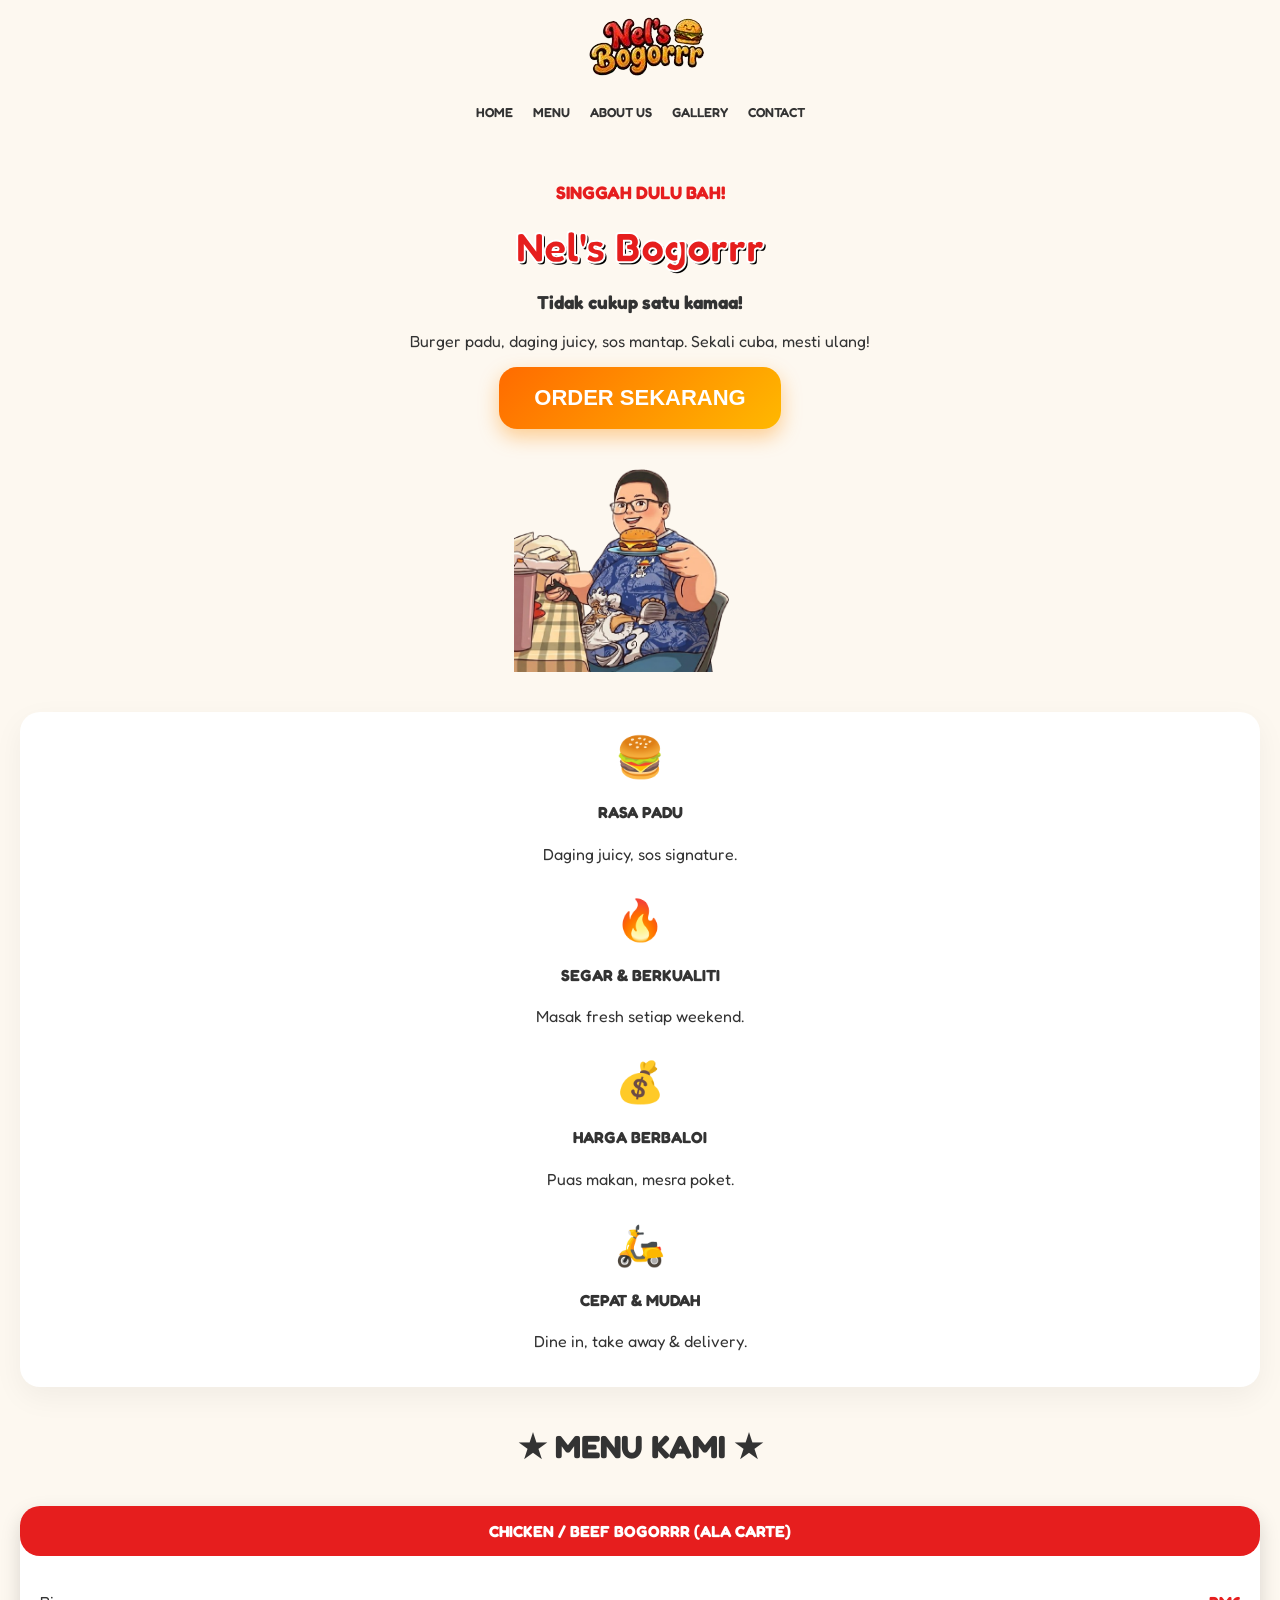
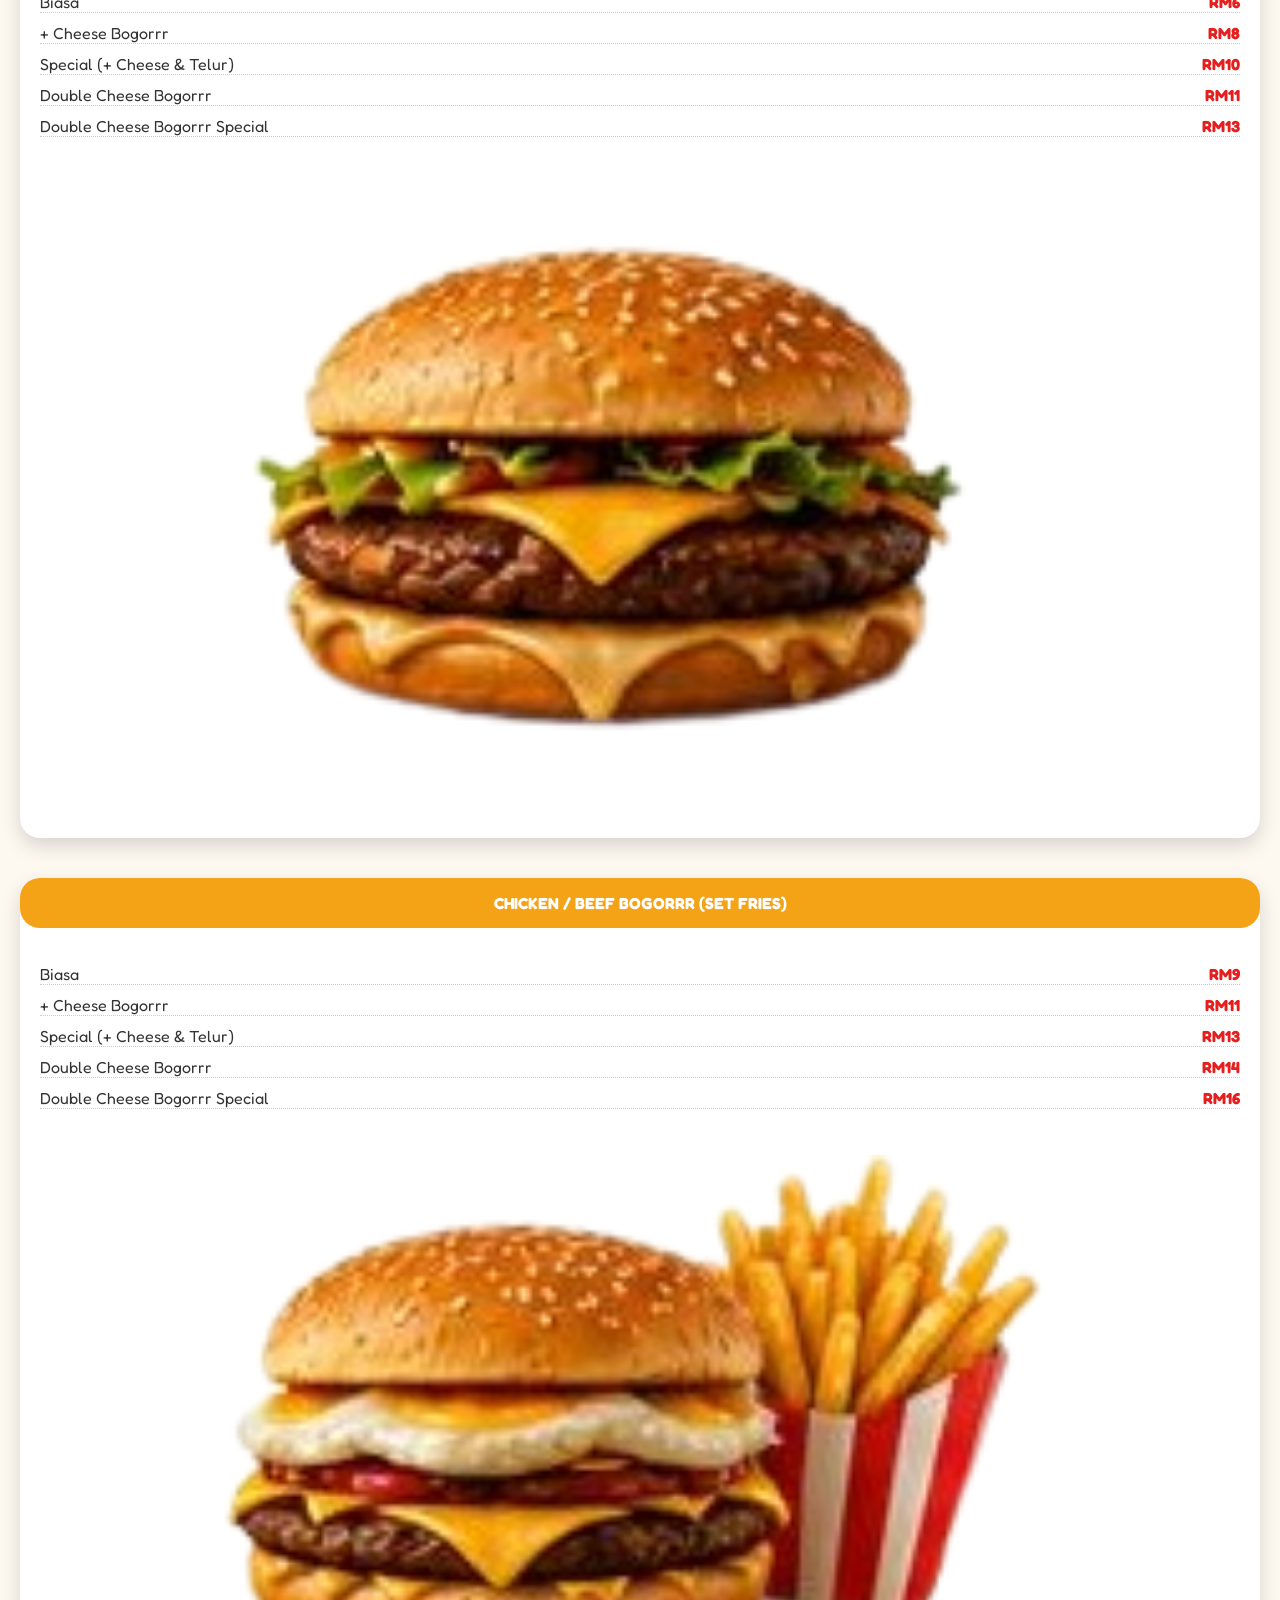
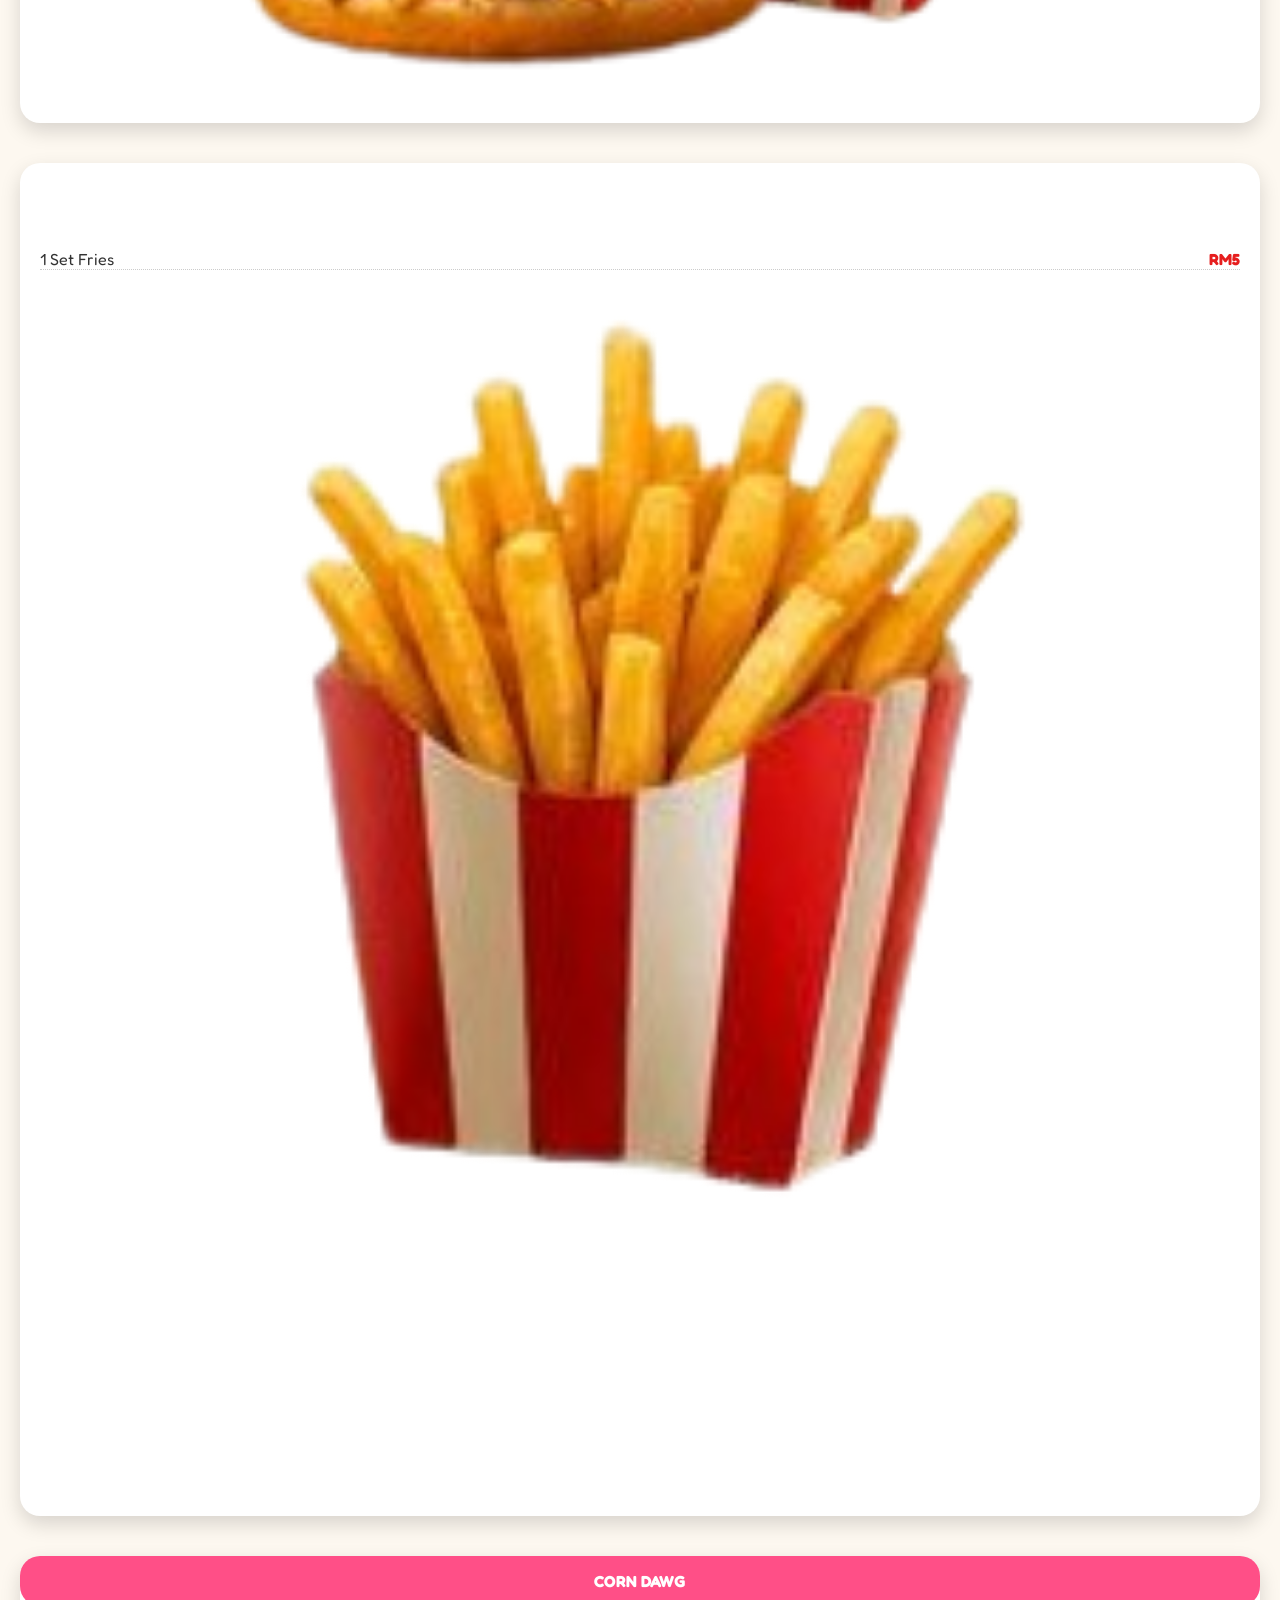
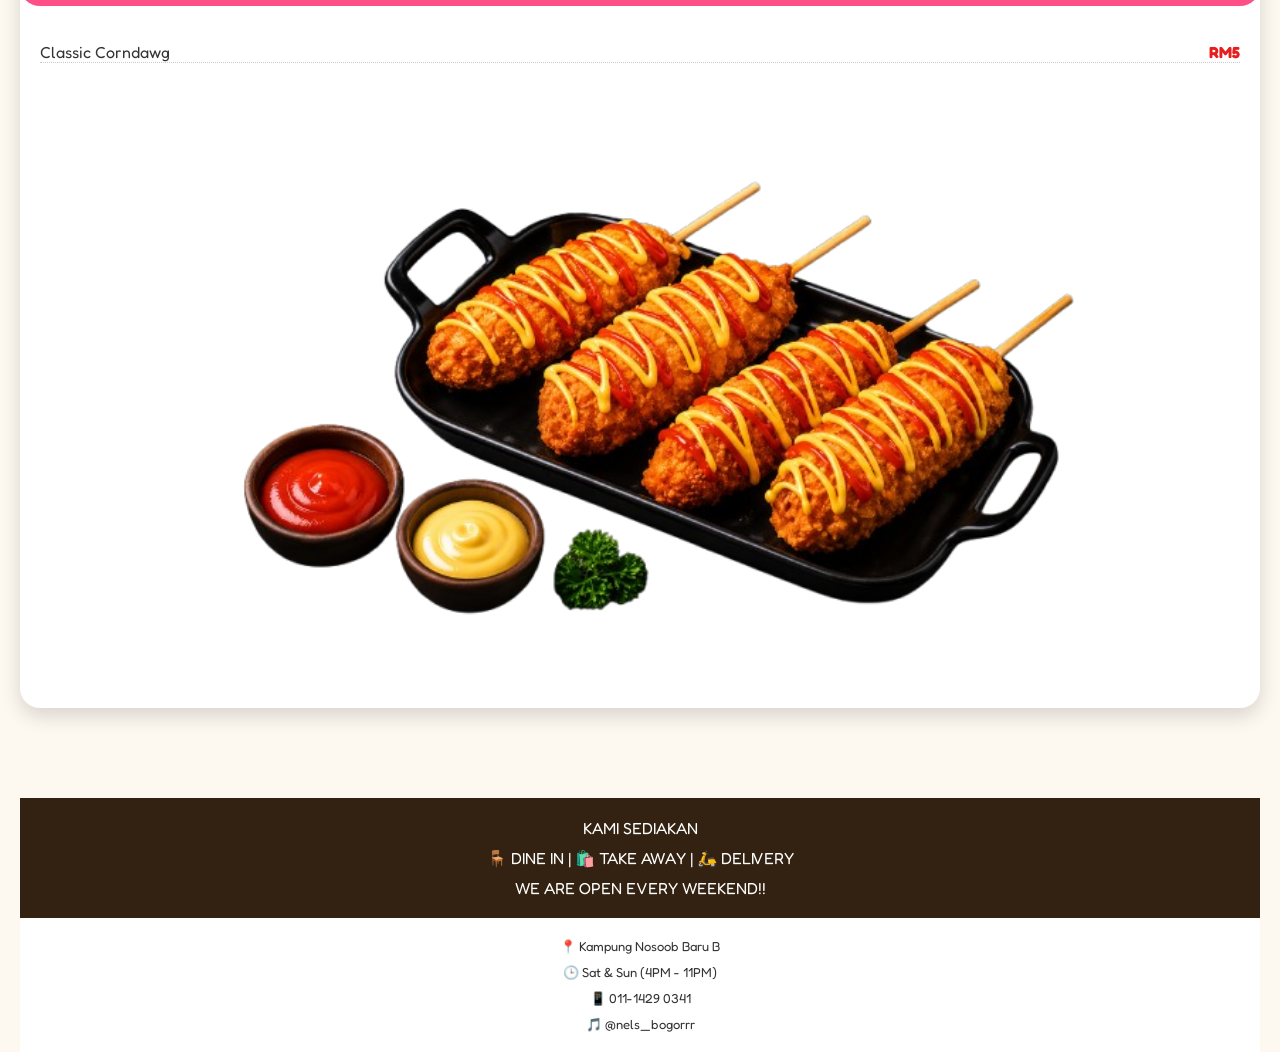
==== index.html @ ea091c8a "Update index.html" ====
<!DOCTYPE html>
<html lang="en">
<head>
    <meta charset="UTF-8">
    <meta name="viewport" content="width=device-width, initial-scale=1.0">
    <title>Nel's Bogorrr | Burger Padu</title>
    <link rel="stylesheet" href="style.css">
    <!-- Google Fonts for that friendly rounded look -->
    <link href="https://fonts.googleapis.com/css2?family=Fredoka:wght@400;600;700&display=swap" rel="stylesheet">
</head>
<body>

    <!-- Header Navigation -->
    <header>
        <div class="logo">
            <img src="Nel_s.png" alt="Nel's Bogorrr Logo">
        </div>
        <nav>
            <a href="#">HOME</a>
            <a href="#">MENU</a>
            <a href="#">ABOUT US</a>
            <a href="#">GALLERY</a>
            <a href="#">CONTACT</a>
        </nav>
    </header>

    <!-- Hero Section -->
    <section class="hero">
        <div class="hero-content">
            <p class="tagline">SINGGAH DULU BAH!</p>
            <h1>Nel's Bogorrr</h1>
            <h3>Tidak cukup satu kamaa!</h3>
            <p>Burger padu, daging juicy, sos mantap. Sekali cuba, mesti ulang!</p>
<button onclick="orderNow()" class="order-btn">
  ORDER SEKARANG
</button>

<script src="script.js"></script>
</a>
        </div>
        <div class="hero-image">
            <!-- Replace with the character illustration -->
            <img src="Nel_s Logo.png" alt="Chef Illustration">
        </div>
    </section>

    <!-- Features Section -->
    <section class="features">
        <div class="feature-card">
            <div class="icon">🍔</div>
            <h4>RASA PADU</h4>
            <p>Daging juicy, sos signature.</p>
        </div>
        <div class="feature-card">
            <div class="icon">🔥</div>
            <h4>SEGAR & BERKUALITI</h4>
            <p>Masak fresh setiap weekend.</p>
        </div>
        <div class="feature-card">
            <div class="icon">💰</div>
            <h4>HARGA BERBALOI</h4>
            <p>Puas makan, mesra poket.</p>
        </div>
        <div class="feature-card">
            <div class="icon">🛵</div>
            <h4>CEPAT & MUDAH</h4>
            <p>Dine in, take away & delivery.</p>
        </div>
    </section>

    <!-- Menu Section -->
    <h2 class="section-title"><span>★</span> MENU KAMI <span>★</span></h2>
    <section class="menu-grid">
        <!-- Ala Carte Card -->
        <div class="menu-card">
            <div class="card-header red">CHICKEN / BEEF BOGORRR (ALA CARTE)</div>
            <ul class="price-list">
                <li>Biasa <span>RM6</span></li>
                <li>+ Cheese Bogorrr <span>RM8</span></li>
                <li>Special (+ Cheese & Telur) <span>RM10</span></li>
                <li>Double Cheese Bogorrr <span>RM11</span></li>
                <li>Double Cheese Bogorrr Special <span>RM13</span></li>
            </ul>
            <img src="Alacart.png" alt="Burger" class="menu-img">
        </div>

        <!-- Set Fries Card -->
        <div class="menu-card">
            <div class="card-header orange">CHICKEN / BEEF BOGORRR (SET FRIES)</div>
            <ul class="price-list">
                <li>Biasa <span>RM9</span></li>
                <li>+ Cheese Bogorrr <span>RM11</span></li>
                <li>Special (+ Cheese & Telur) <span>RM13</span></li>
                <li>Double Cheese Bogorrr <span>RM14</span></li>
                <li>Double Cheese Bogorrr Special <span>RM16</span></li>
            </ul>
            <img src="SetFries.png" alt="Burger Set" class="menu-img">
        </div>

        <!-- Fries Card -->
   <div class="menu-card">
            <div class="card-header yellow">FRIED FRIES</div>

            <ul class="price-list">
                <li>1 Set Fries <span>RM5</span></li>
            </ul>

            <img src="Fries.png" alt="Fries" class="menu-img">
        </div>
              
        <!-- Corndog Card -->
        <div class="menu-card">
            <div class="card-header pink">CORN DAWG</div>

            <ul class="price-list">
                <li>Classic Corndawg <span>RM5</span></li>
            </ul>

            <img src="Corn Dawg.png" alt="Corndog" class="menu-img">
        </div>

    <!-- Info Footer Section -->
    <footer>
        <div class="info-bar">
            <div>KAMI SEDIAKAN</div>
            <div class="service-icons">🪑 DINE IN | 🛍️ TAKE AWAY | 🛵 DELIVERY</div>
            <div class="opening-hours">WE ARE OPEN EVERY WEEKEND!!</div>
        </div>
        
        <div class="contact-grid">
            <div class="contact-item">📍 Kampung Nosoob Baru B</div>
            <div class="contact-item">🕒 Sat & Sun (4PM - 11PM)</div>
            <div class="contact-item">📱 011-1429 0341</div>
            <div class="contact-item">🎵 @nels_bogorrr</div>
        </div>
    </footer>

</body>
</html>
---- style.css ----
:root {
    --primary-red: #e61e1e;
    --primary-orange: #f4a216;
    --bg-cream: #fdf8f0;
    --text-dark: #333;
}

body {
    font-family: 'Fredoka', sans-serif;
    background-color: var(--bg-cream);
    color: var(--text-dark);
    margin: 0;
    padding: 0;
}

/* Header */
header {
    display: flex;
    justify-content: space-between;
    align-items: center;
    padding: 20px 10%;
}

nav a {
    text-decoration: none;
    color: var(--text-dark);
    margin-left: 20px;
    font-weight: 600;
    font-size: 14px;
}

/* Hero Section */
.hero {
  display: flex;
  align-items: center;
  justify-content: space-between;
  padding: 40px 8%;
  gap: 20px;
  flex-wrap: wrap;
}

.hero-content {
  flex: 1;
  min-width: 280px;
}

.hero-image {
  flex: 1;
  display: flex;
  justify-content: center;
  align-items: center;
}

.hero-image img {
  width: 100%;
  max-width: 280px;   /* 🔥 control logo size */
  height: auto;
  object-fit: contain;

}

.tagline {
    color: var(--primary-red);
    font-weight: bold;
    font-size: 24px;
}

h1 {
    font-size: 80px;
    color: var(--primary-red);
    margin: 10px 0;
    -webkit-text-stroke: 2px #fff;
    text-shadow: 4px 4px 0px #000;
}

.btn {
  padding: 16px 24px;   /* bigger touch area */
  font-size: 16px;      /* easier to read */
  border-radius: 30px;
  font-weight: 600;
  cursor: pointer;
  border: none;
  transition: all 0.2s ease;
}

.hero-image img {
    width: 700px;
}

/* Features */
.features {
    display: flex;
    justify-content: space-around;
    background: white;
    margin: 20px 5%;
    padding: 30px;
    border-radius: 20px;
    box-shadow: 0 10px 30px rgba(0,0,0,0.05);
}

.feature-card {
    text-align: center;
}

.feature-card .icon {
    font-size: 40px;
    margin-bottom: 10px;
}

/* Menu Section */
.section-title {
    text-align: center;
    font-size: 32px;
    margin: 40px 0;
}

.menu-grid {
    display: grid;
    grid-template-columns: repeat(auto-fit, minmax(300px, 1fr));
    gap: 20px;
    padding: 0 5%;
}

.menu-card {
    background: white;
    border-radius: 20px;
    overflow: hidden;
    box-shadow: 0 5px 15px rgba(0,0,0,0.1);
    position: relative;
    padding-bottom: 20px;
}

.card-header {
    padding: 15px;
    color: white;
    font-weight: bold;
    text-align: center;
    border-radius: 0 0 20px 20px;
}

.card-header.red { background: var(--primary-red); }
.card-header.orange { background: var(--primary-orange); }
}
.card-header.yellow {
    background: #f4b400;
}

.card-header.pink {
    background: #ff4f87;
}
.menu-card {
    border-radius: 20px;
    overflow: hidden;
    box-shadow: 0 8px 20px rgba(0,0,0,0.15);
    transition: transform 0.3s ease;
}

.menu-card:hover {
    transform: translateY(-5px);
}
.price-list {
    list-style: none;
    padding: 20px;
}

.price-list li {
    display: flex;
    justify-content: space-between;
    margin-bottom: 10px;
    border-bottom: 1px dotted #ccc;
}

.price-list span {
    color: var(--primary-red);
    font-weight: bold;
}

.fries-card {
    display: flex;
    flex-direction: column;
    align-items: center;
    justify-content: flex-start;
    padding-top: 25px;
    margin-top: 20px;
}
.price-tag {
    background: linear-gradient(135deg, #e61e1e, #f4a216);
    color: white;
    padding: 10px 18px;
    border-radius: 25px;
    font-weight: 700;
    font-size: 15px;
    display: inline-block;
    margin-top: 15px;
    letter-spacing: 0.5px;
}

/* Fries Ribbon Styling */
.ribbon {
    background: var(--primary-orange);
    color: white;
    padding: 10px;
    font-weight: bold;
    text-align: center;
    clip-path: polygon(10% 0, 90% 0, 100% 100%, 0 100%);
}

/* Footer */
.info-bar {
    background: #332211;
    color: white;
    display: flex;
    justify-content: space-around;
    padding: 20px;
    margin-top: 50px;
}

.contact-grid {
    display: grid;
    grid-template-columns: repeat(4, 1fr);
    background: white;
    padding: 20px 5%;
    font-size: 13px;
}

/* =========================
   MOBILE OPTIMIZATION
========================= */
@media (max-width: 768px) {
  .logo {
    width: 90px;
  }
}
@media (max-width: 768px) {
  .hero-buttons {
    flex-direction: column;
    align-items: center;
  }

  .btn {
    width: 80%;
    max-width: 280px;
  }
}
.btn.primary {
  background: linear-gradient(135deg, #ff6b35, #ff8c42);
  color: white;
  box-shadow: 0 6px 16px rgba(255,107,53,0.4);
}
    /* HEADER */
    header {
        flex-direction: column;
        padding: 15px;
        text-align: center;
    }

    nav {
        display: flex;
        flex-wrap: wrap;
        justify-content: center;
        margin-top: 10px;
    }

    nav a {
        margin: 8px 10px;
        font-size: 13px;
    }
.navbar {
  display: flex;
  align-items: center;
  justify-content: space-between;
  padding: 10px 15px;
}

    /* HERO */
    .hero {
        flex-direction: column;
        padding: 20px;
        text-align: center;
    }

    .hero-content {
        width: 100%;
    }

    h1 {
        font-size: 42px; /* was 80px — too big */
        text-shadow: 2px 2px 0px #000;
    }

    .tagline {
        font-size: 18px;
    }

    .hero-image img {
        width: 90%;
        margin-top: 20px;
    }

    /* CTA BUTTON */
    .cta-button {
        width: 100%;
        padding: 14px;
        font-size: 16px;
    }
.order-btn {
  background: linear-gradient(135deg, #ff6b00, #ffb800);
  color: white;
  border: none;
  padding: 18px 35px;
  font-size: 22px;
  font-weight: bold;
  border-radius: 18px;
  cursor: pointer;
  box-shadow: 0 8px 20px rgba(255, 140, 0, 0.4);
  transition: all 0.3s ease;
  animation: pulse 1.8s infinite;
}

.order-btn:hover {
  transform: scale(1.08);
  box-shadow: 0 10px 25px rgba(255, 140, 0, 0.6);
}

@keyframes pulse {
  0% {
    transform: scale(1);
  }

  50% {
    transform: scale(1.05);
  }

  100% {
    transform: scale(1);
  }
}
    /* FEATURES */
    .features {
        flex-direction: column;
        gap: 15px;
        padding: 20px;
        margin: 20px;
    }

    /* MENU */
    .menu-grid {
        grid-template-columns: 1fr;
        padding: 0 20px;
    }

    .menu-card {
        margin-bottom: 20px;
    }

.menu-img {
    width: 70%;
    display: block;
    margin-left: auto;
    margin-right: auto;
    }

    /* FOOTER */
    .info-bar {
        flex-direction: column;
        text-align: center;
        gap: 10px;
    }

    .contact-grid {
        grid-template-columns: 1fr;
        text-align: center;
        gap: 10px;
    }
    .logo {
  width: 120px;
  height: auto;
}
}
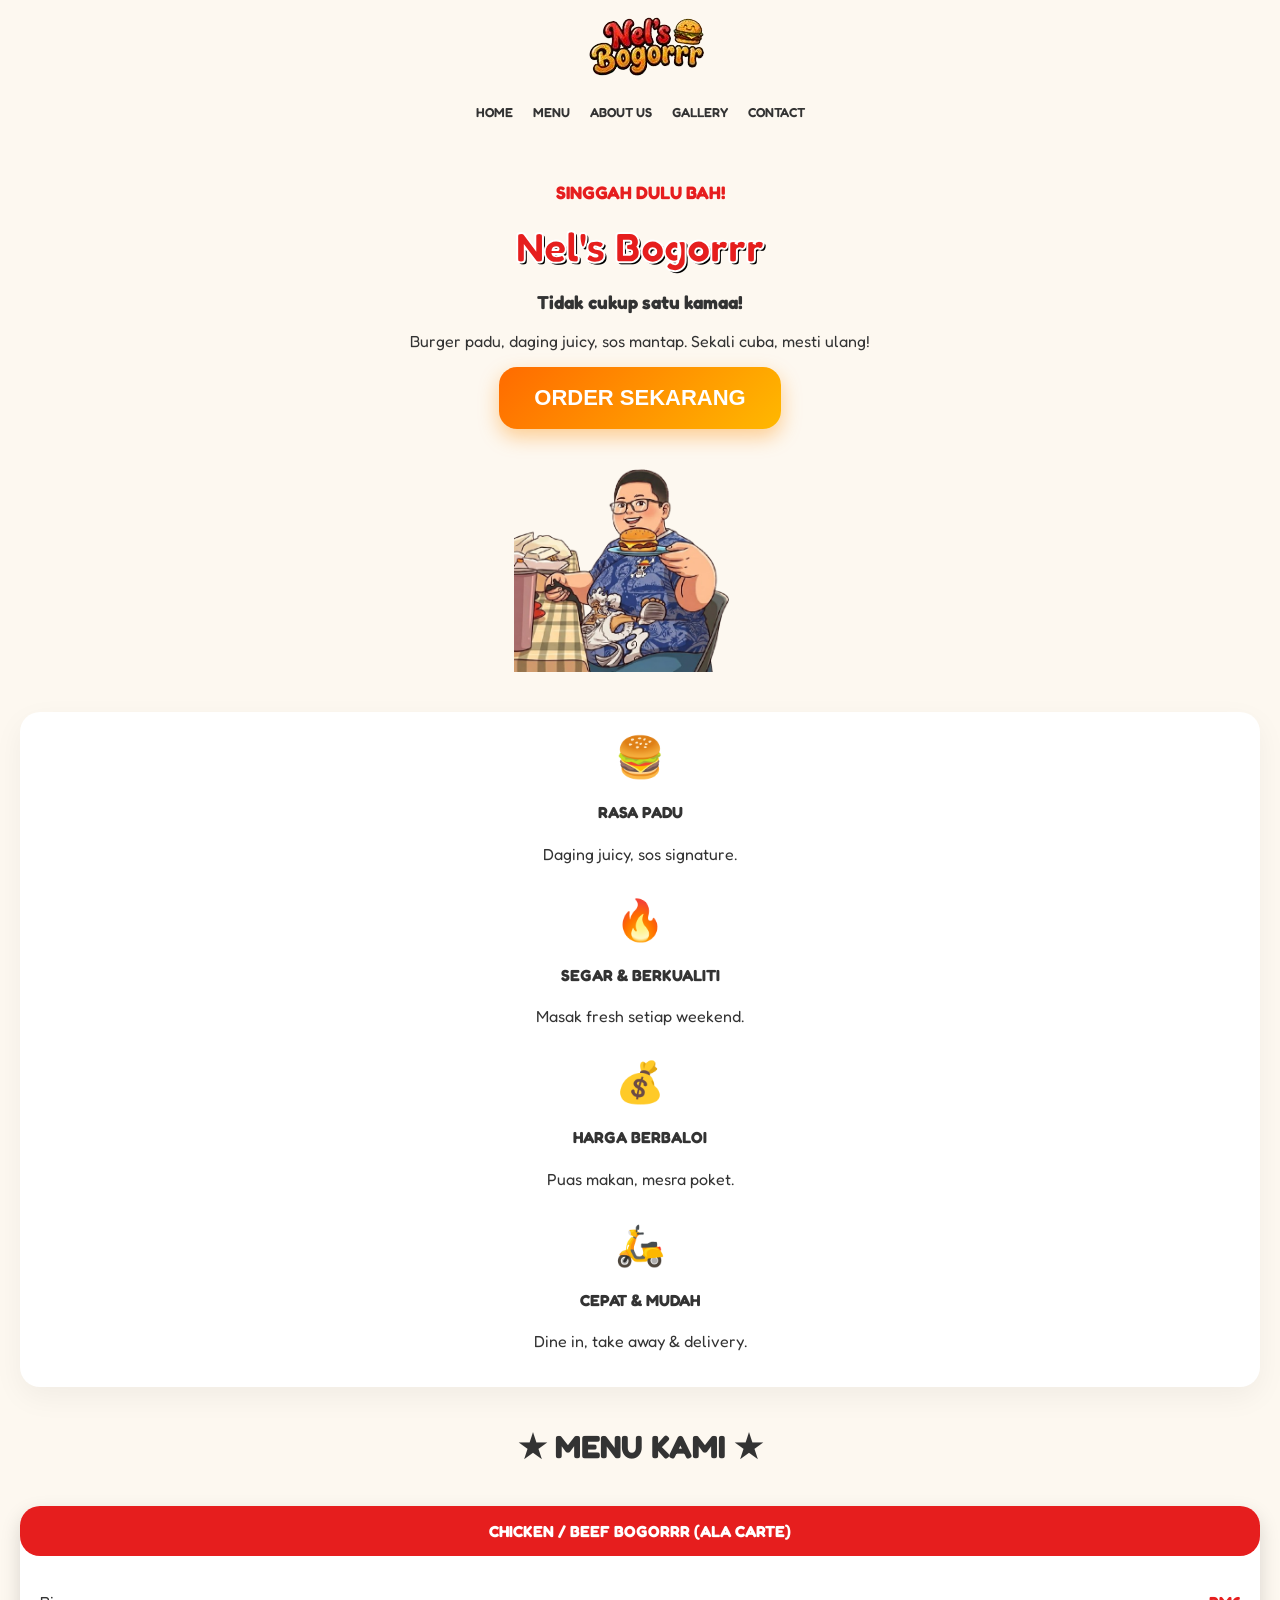
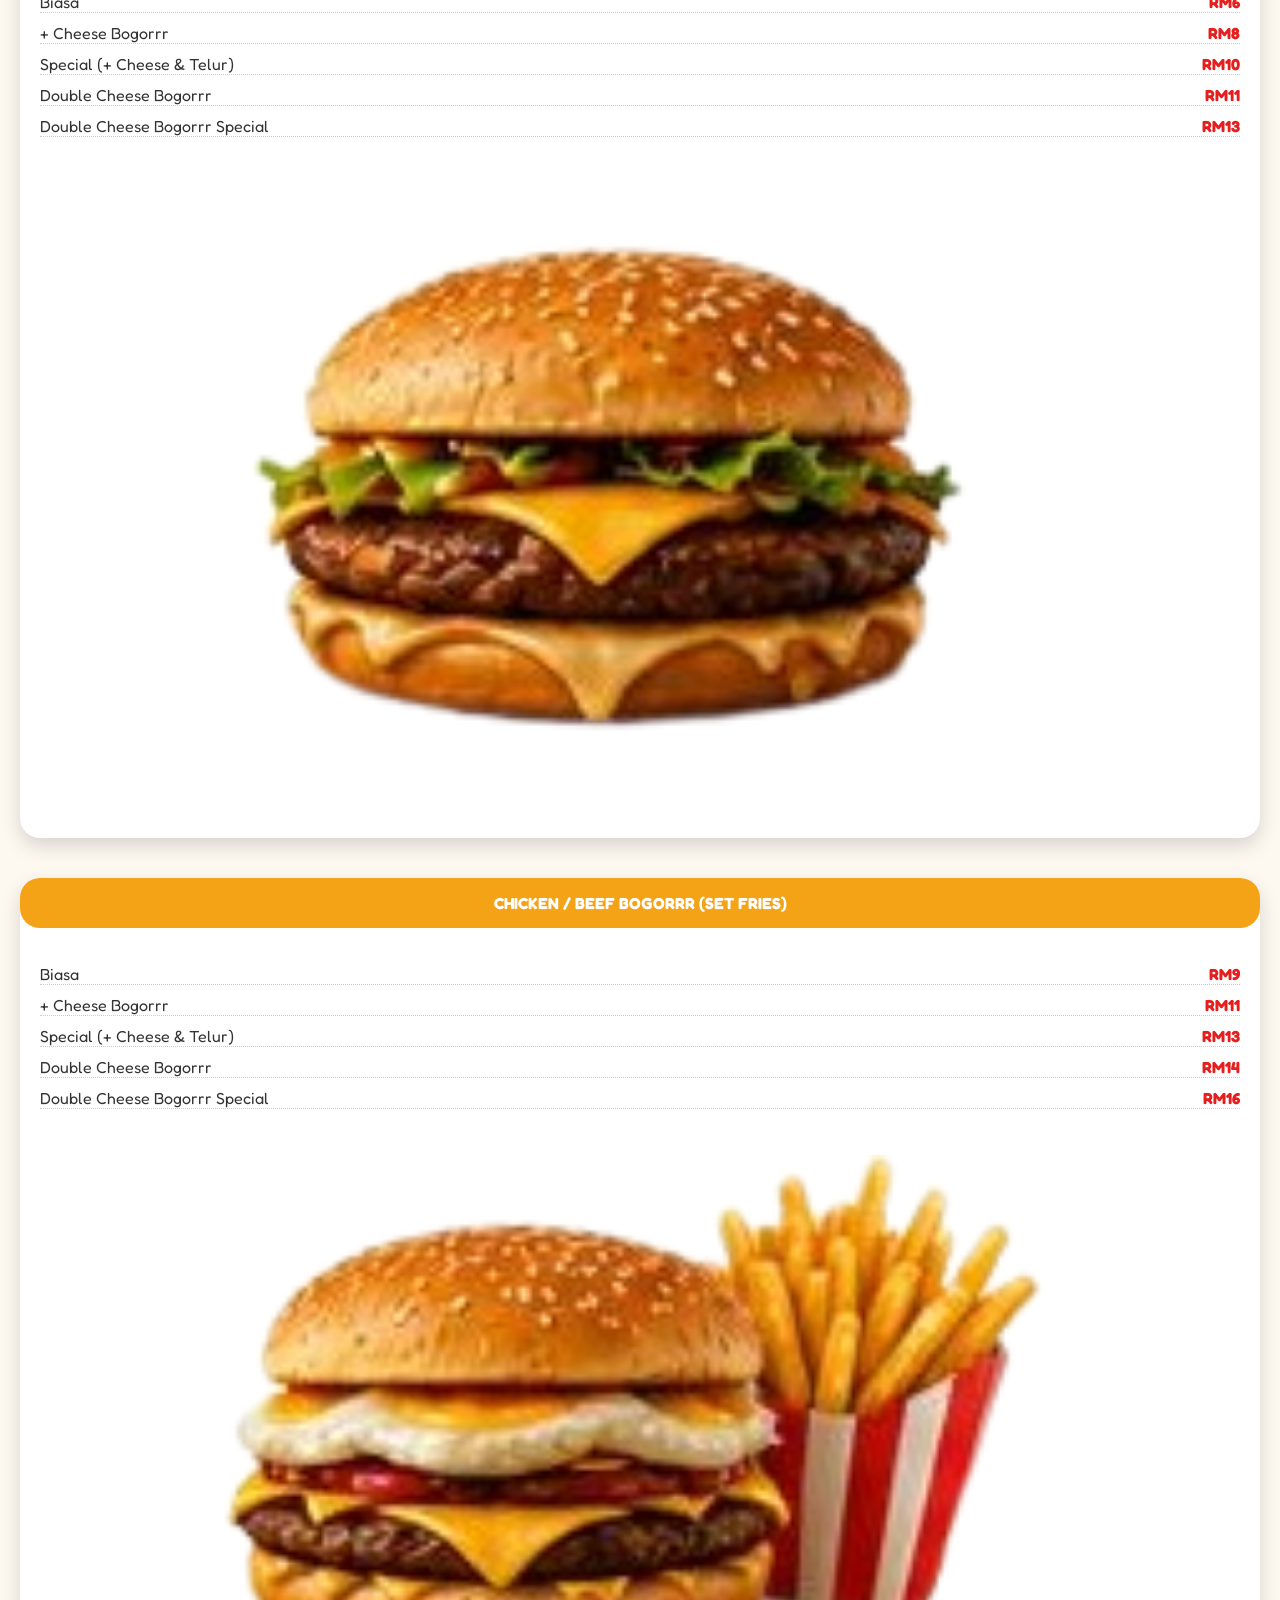
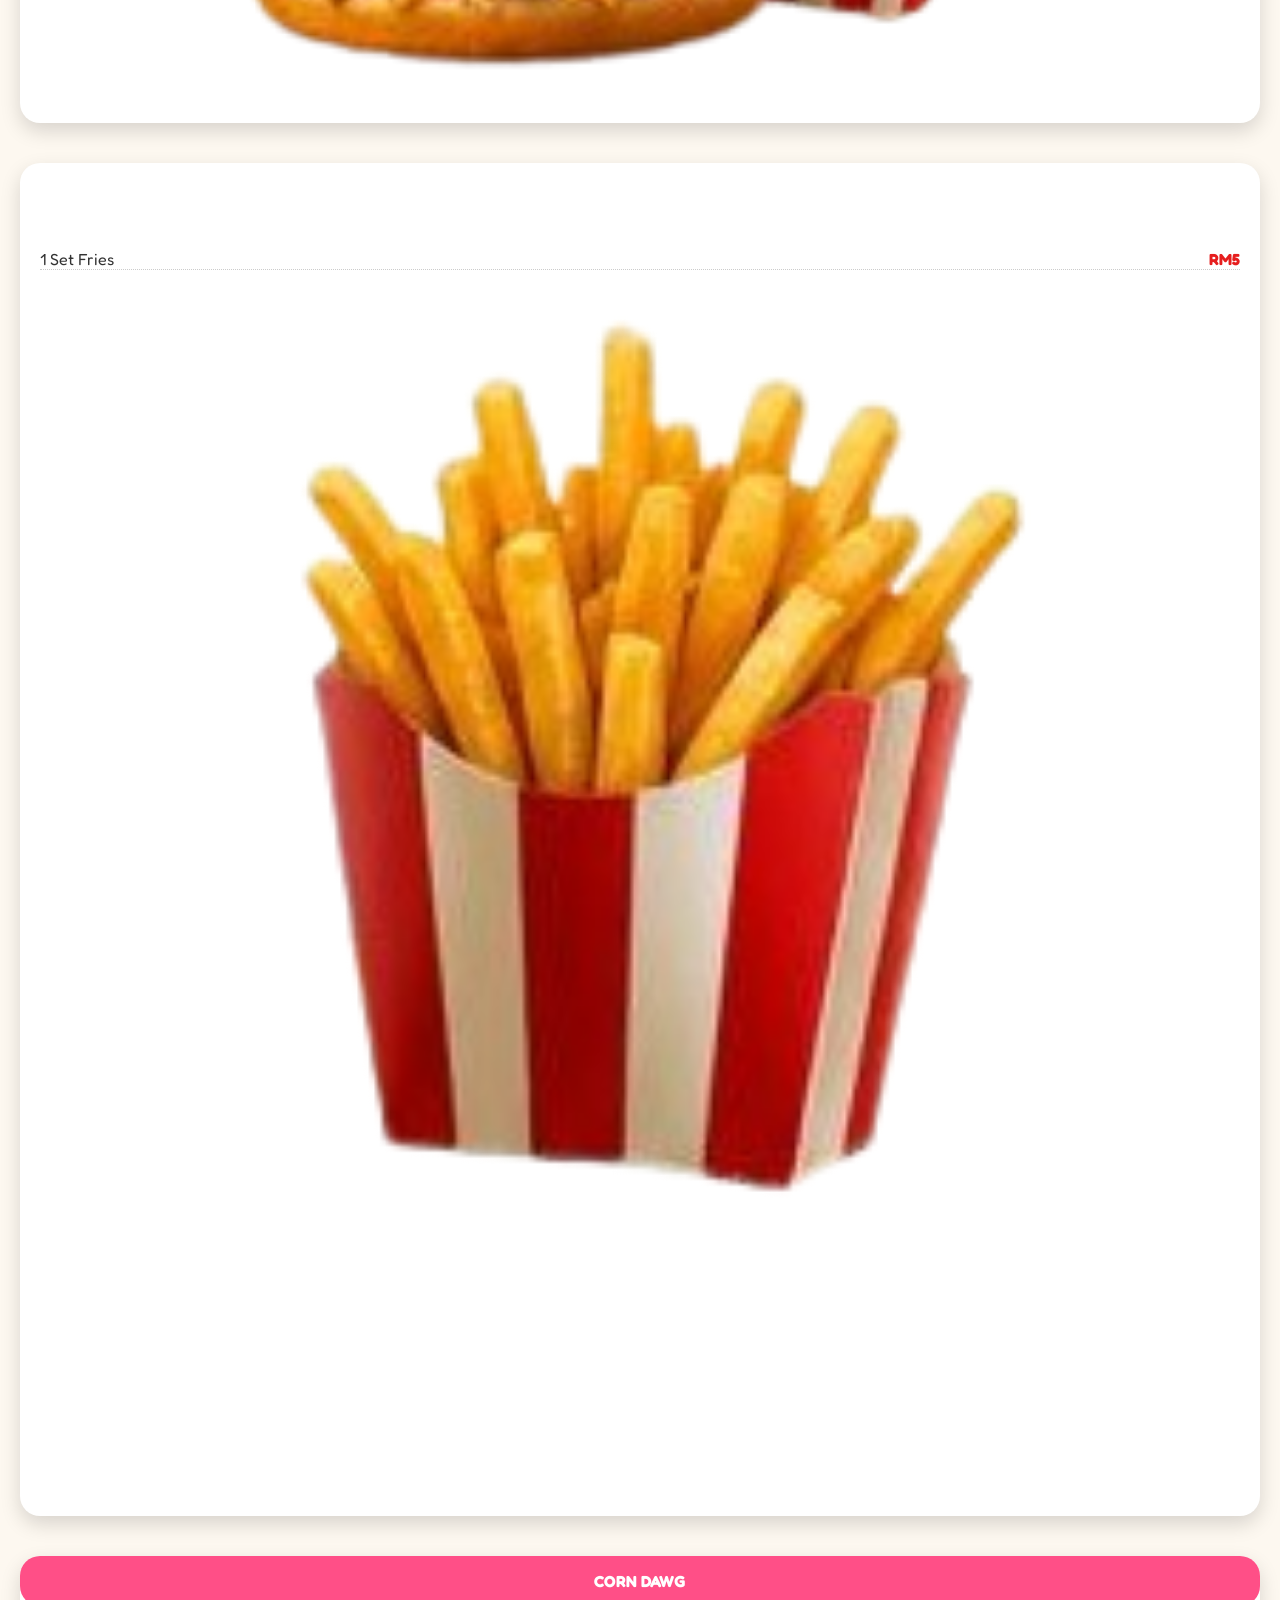
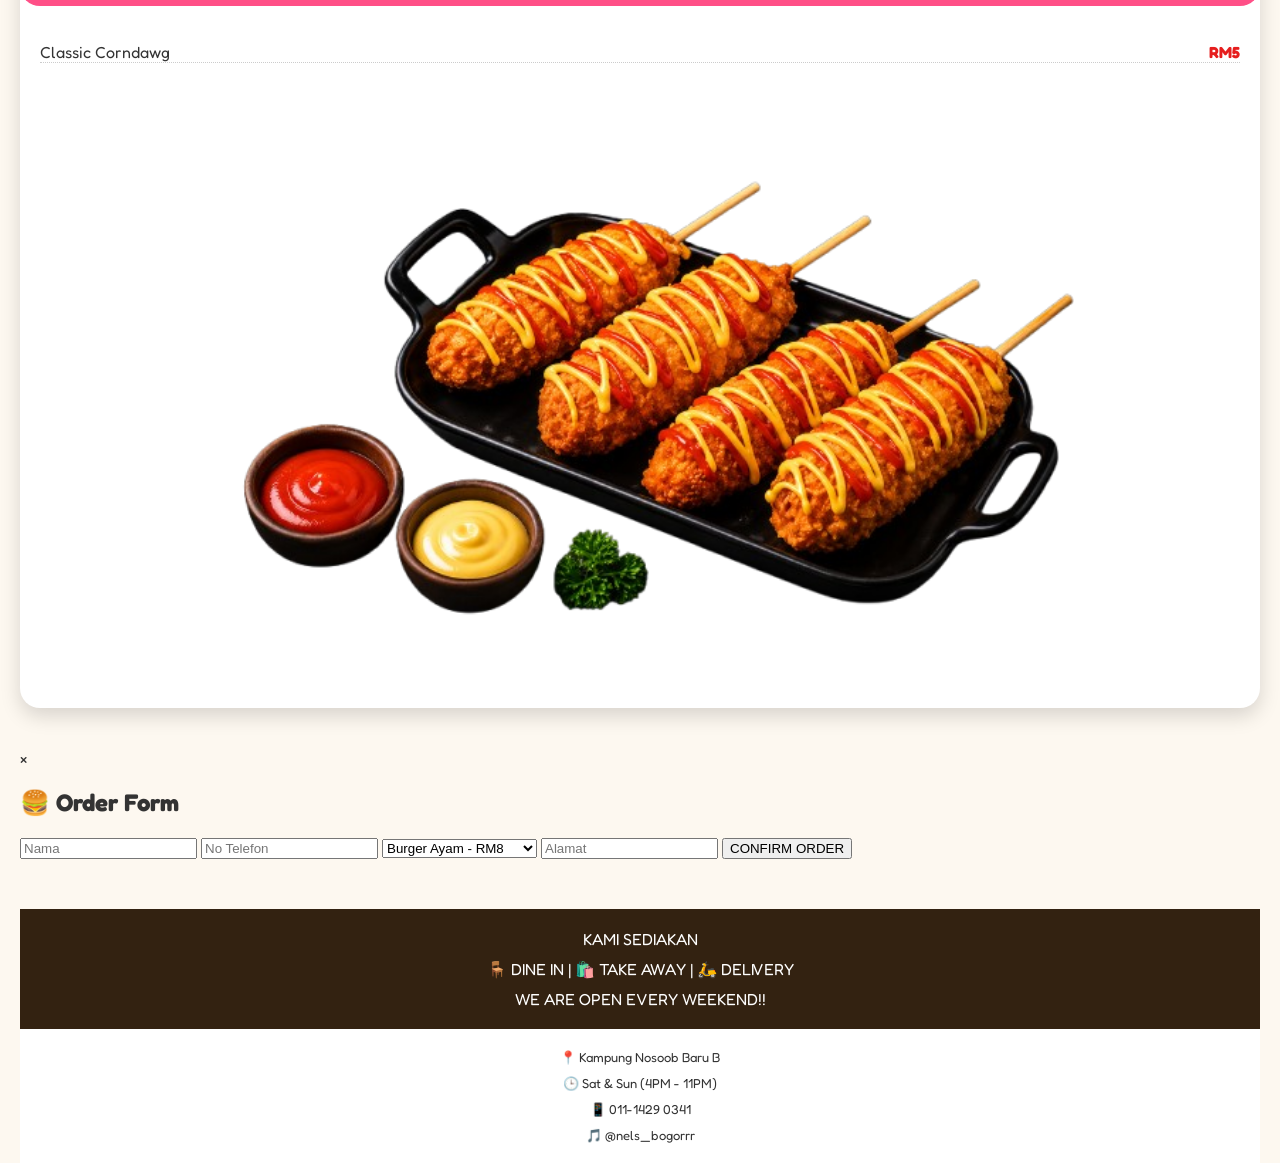
==== commit 0fb32558: "Update index.html" ====
--- a/index.html
+++ b/index.html
@@ -31,7 +31,7 @@
             <h1>Nel's Bogorrr</h1>
             <h3>Tidak cukup satu kamaa!</h3>
             <p>Burger padu, daging juicy, sos mantap. Sekali cuba, mesti ulang!</p>
-<button onclick="orderNow()" class="order-btn">
+<button onclick="openOrderForm()" class="order-btn">
   ORDER SEKARANG
 </button>
 
@@ -118,6 +118,28 @@
 
             <img src="Corn Dawg.png" alt="Corndog" class="menu-img">
         </div>
+<!-- Order Section -->
+      <div id="orderPopup" class="popup">
+  <div class="popup-content">
+
+    <span class="close" onclick="closeOrderForm()">×</span>
+
+    <h2>🍔 Order Form</h2>
+
+    <input id="name" placeholder="Nama">
+    <input id="phone" placeholder="No Telefon">
+
+    <select id="item">
+      <option value="Burger Ayam - RM8">Burger Ayam - RM8</option>
+      <option value="Fries - RM5">Fries - RM5</option>
+      <option value="Burger + Fries - RM12">Burger + Fries - RM12</option>
+    </select>
+
+    <input id="address" placeholder="Alamat">
+
+    <button onclick="sendWhatsApp()">CONFIRM ORDER</button>
+
+  </div>
 
     <!-- Info Footer Section -->
     <footer>
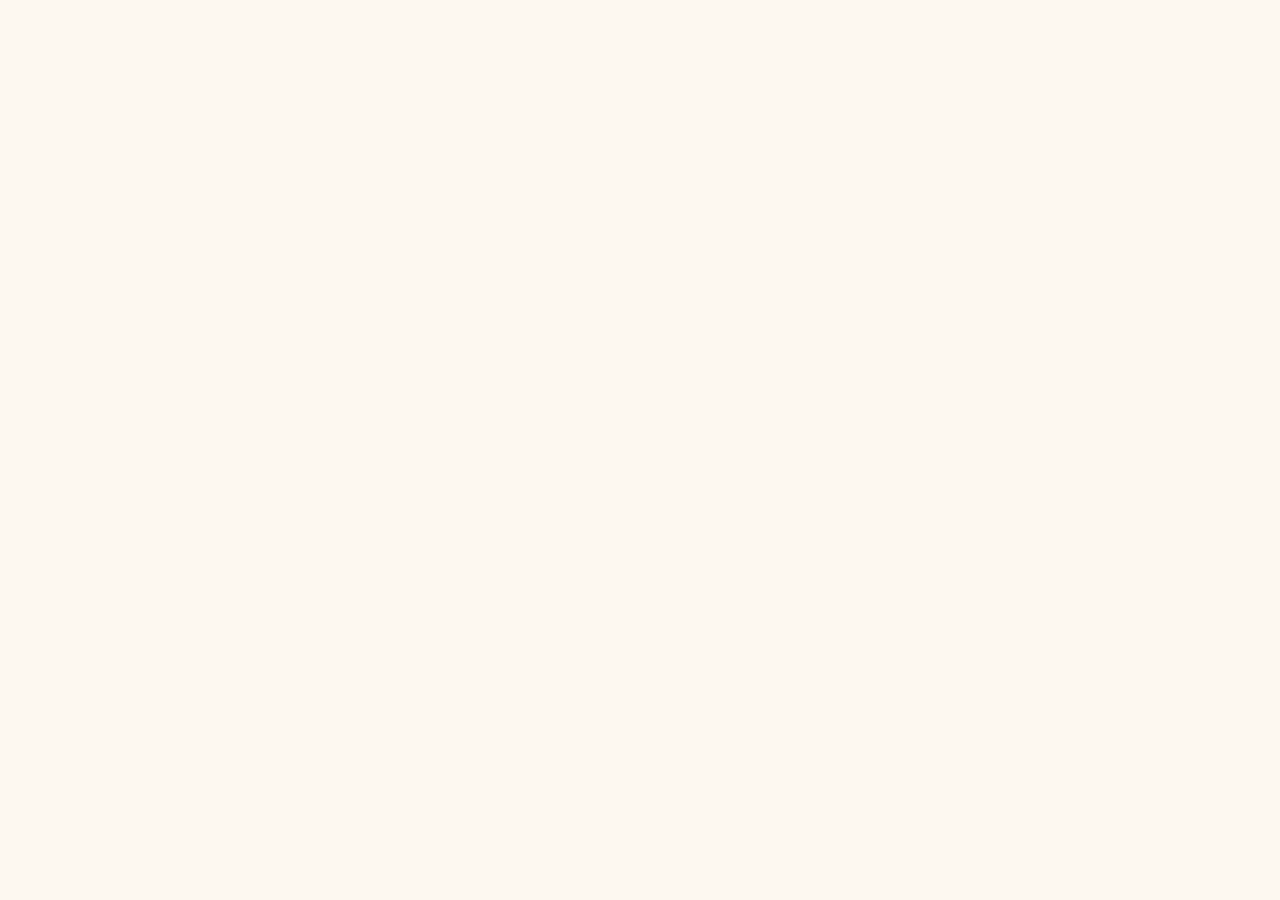
==== commit 1ac02129: "Update index.html" ====
--- a/index.html
+++ b/index.html
@@ -8,6 +8,28 @@
     <!-- Google Fonts for that friendly rounded look -->
     <link href="https://fonts.googleapis.com/css2?family=Fredoka:wght@400;600;700&display=swap" rel="stylesheet">
 </head>
+    <!-- Order Section -->
+      <div id="orderPopup" class="popup">
+  <div class="popup-content">
+
+    <span class="close" onclick="closeOrderForm()">×</span>
+
+    <h2>🍔 Order Form</h2>
+
+    <input id="name" placeholder="Nama">
+    <input id="phone" placeholder="No Telefon">
+
+    <select id="item">
+      <option value="Burger Ayam - RM8">Burger Ayam - RM8</option>
+      <option value="Fries - RM5">Fries - RM5</option>
+      <option value="Burger + Fries - RM12">Burger + Fries - RM12</option>
+    </select>
+
+    <input id="address" placeholder="Alamat">
+
+    <button onclick="sendWhatsApp()">CONFIRM ORDER</button>
+
+  </div>
 <body>
 
     <!-- Header Navigation -->
@@ -118,28 +140,7 @@
 
             <img src="Corn Dawg.png" alt="Corndog" class="menu-img">
         </div>
-<!-- Order Section -->
-      <div id="orderPopup" class="popup">
-  <div class="popup-content">
 
-    <span class="close" onclick="closeOrderForm()">×</span>
-
-    <h2>🍔 Order Form</h2>
-
-    <input id="name" placeholder="Nama">
-    <input id="phone" placeholder="No Telefon">
-
-    <select id="item">
-      <option value="Burger Ayam - RM8">Burger Ayam - RM8</option>
-      <option value="Fries - RM5">Fries - RM5</option>
-      <option value="Burger + Fries - RM12">Burger + Fries - RM12</option>
-    </select>
-
-    <input id="address" placeholder="Alamat">
-
-    <button onclick="sendWhatsApp()">CONFIRM ORDER</button>
-
-  </div>
 
     <!-- Info Footer Section -->
     <footer>
--- a/style.css
+++ b/style.css
@@ -376,5 +376,34 @@
   width: 120px;
   height: auto;
 }
-}
-
+.popup {
+  display: none;
+  position: fixed;
+  width: 100%;
+  height: 100%;
+  background: rgba(0,0,0,0.6);
+  justify-content: center;
+  align-items: center;
+}
+
+.popup-content {
+  background: white;
+  padding: 20px;
+  width: 90%;
+  max-width: 400px;
+  border-radius: 12px;
+}
+
+.popup-content input, .popup-content select {
+  width: 100%;
+  padding: 10px;
+  margin: 8px 0;
+}
+
+.close {
+  float: right;
+  font-size: 22px;
+  cursor: pointer;
+}
+}
+
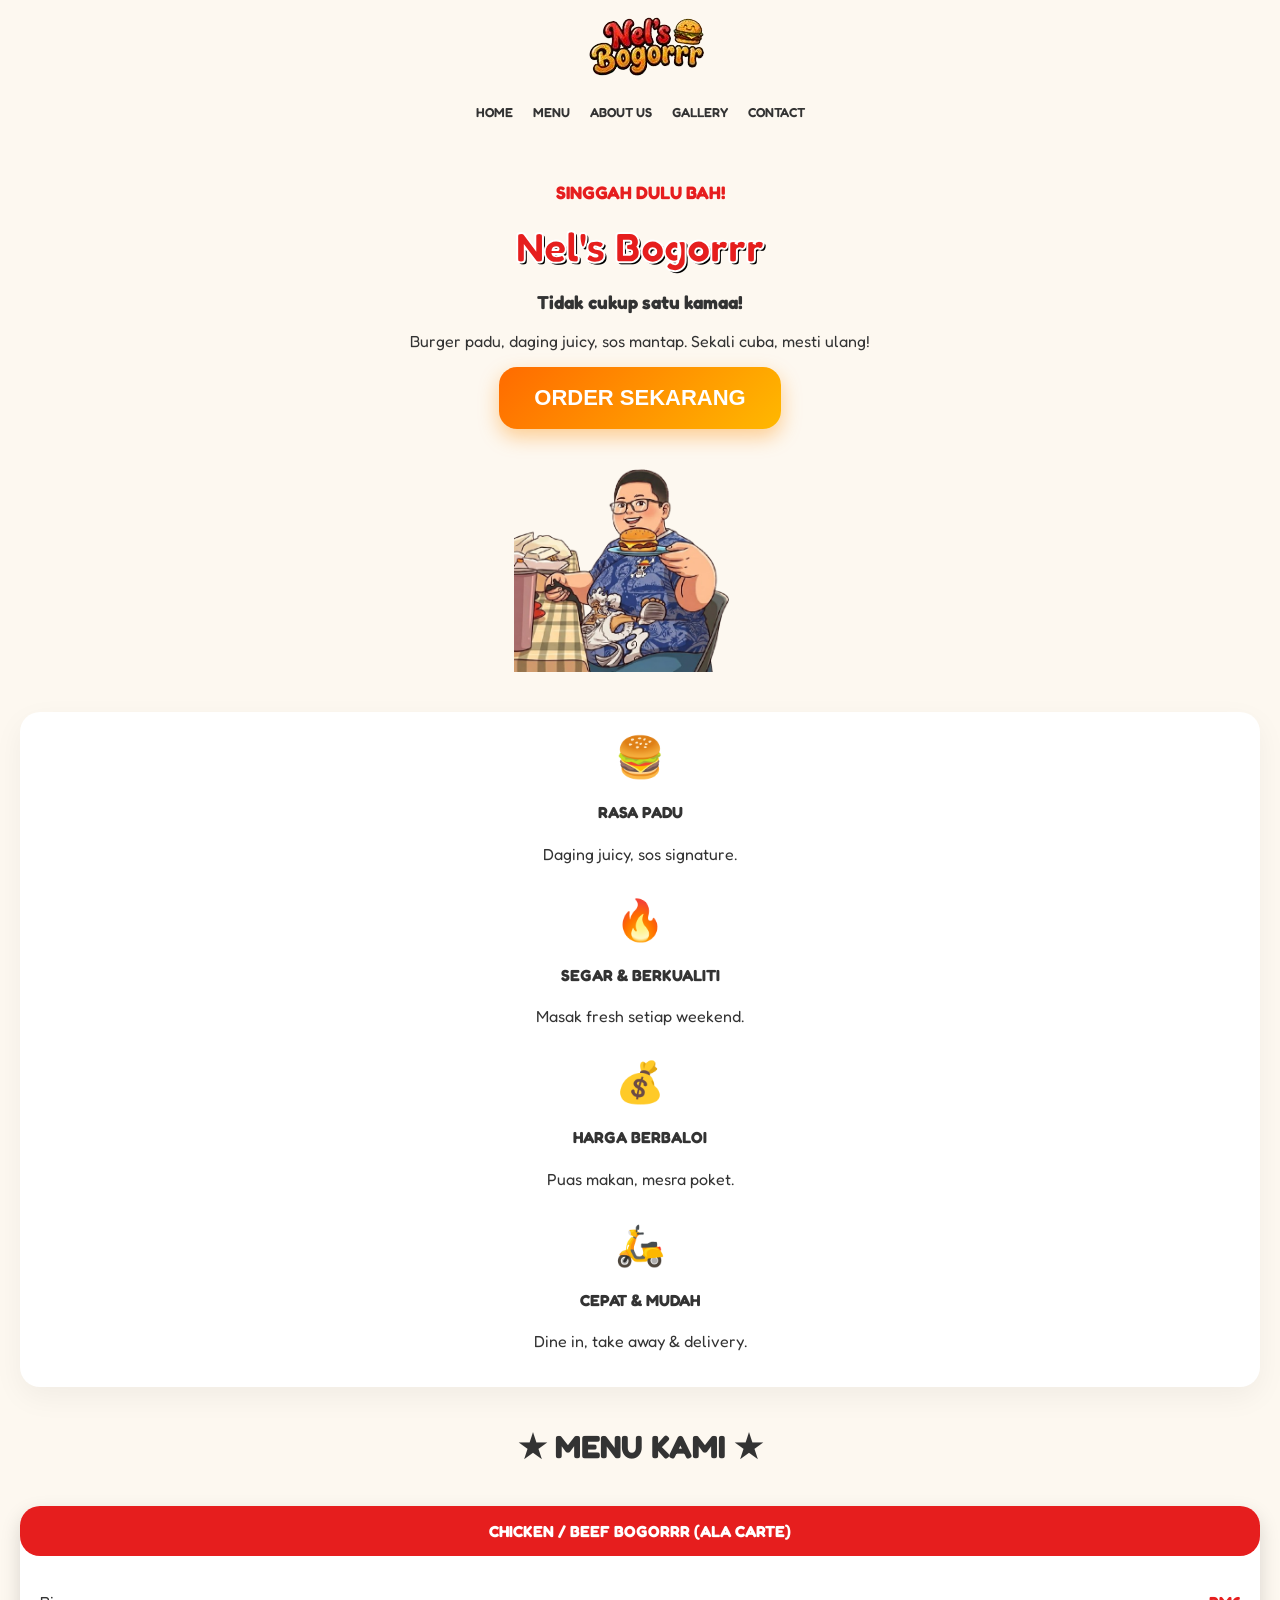
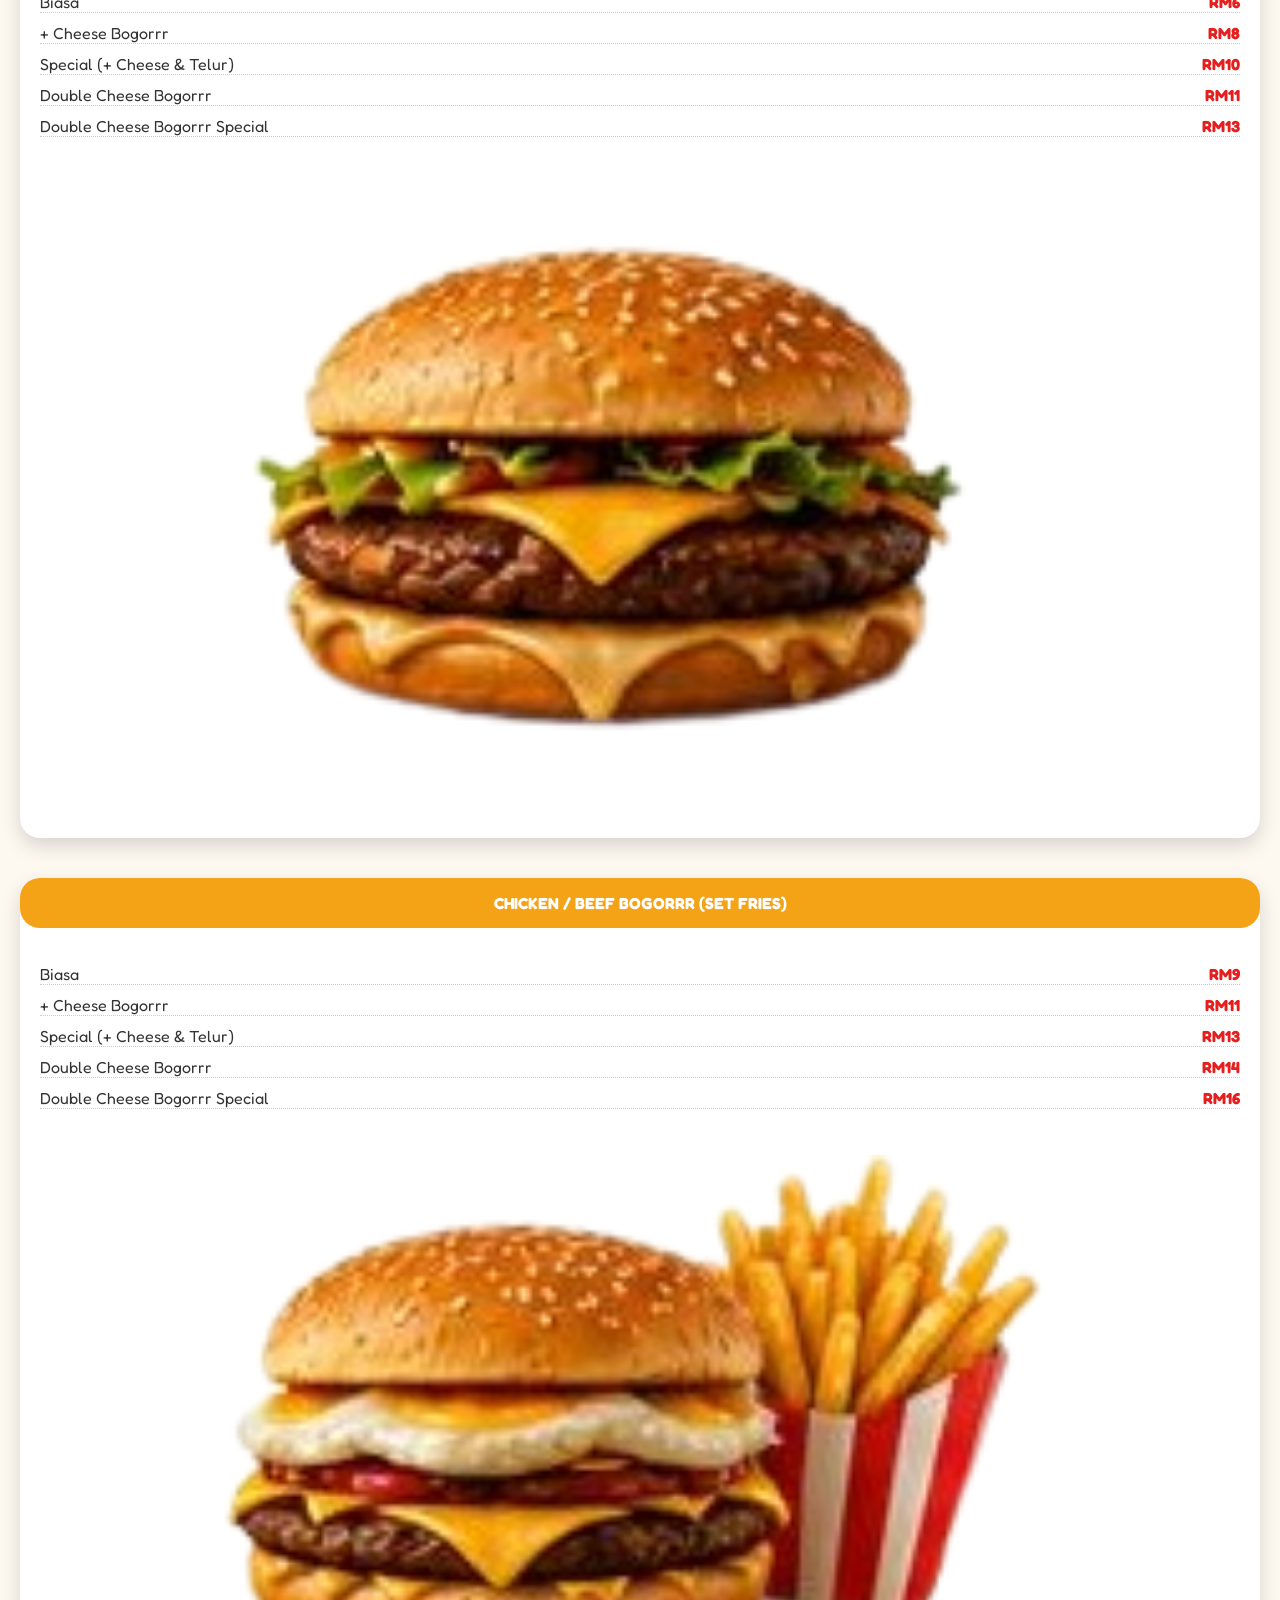
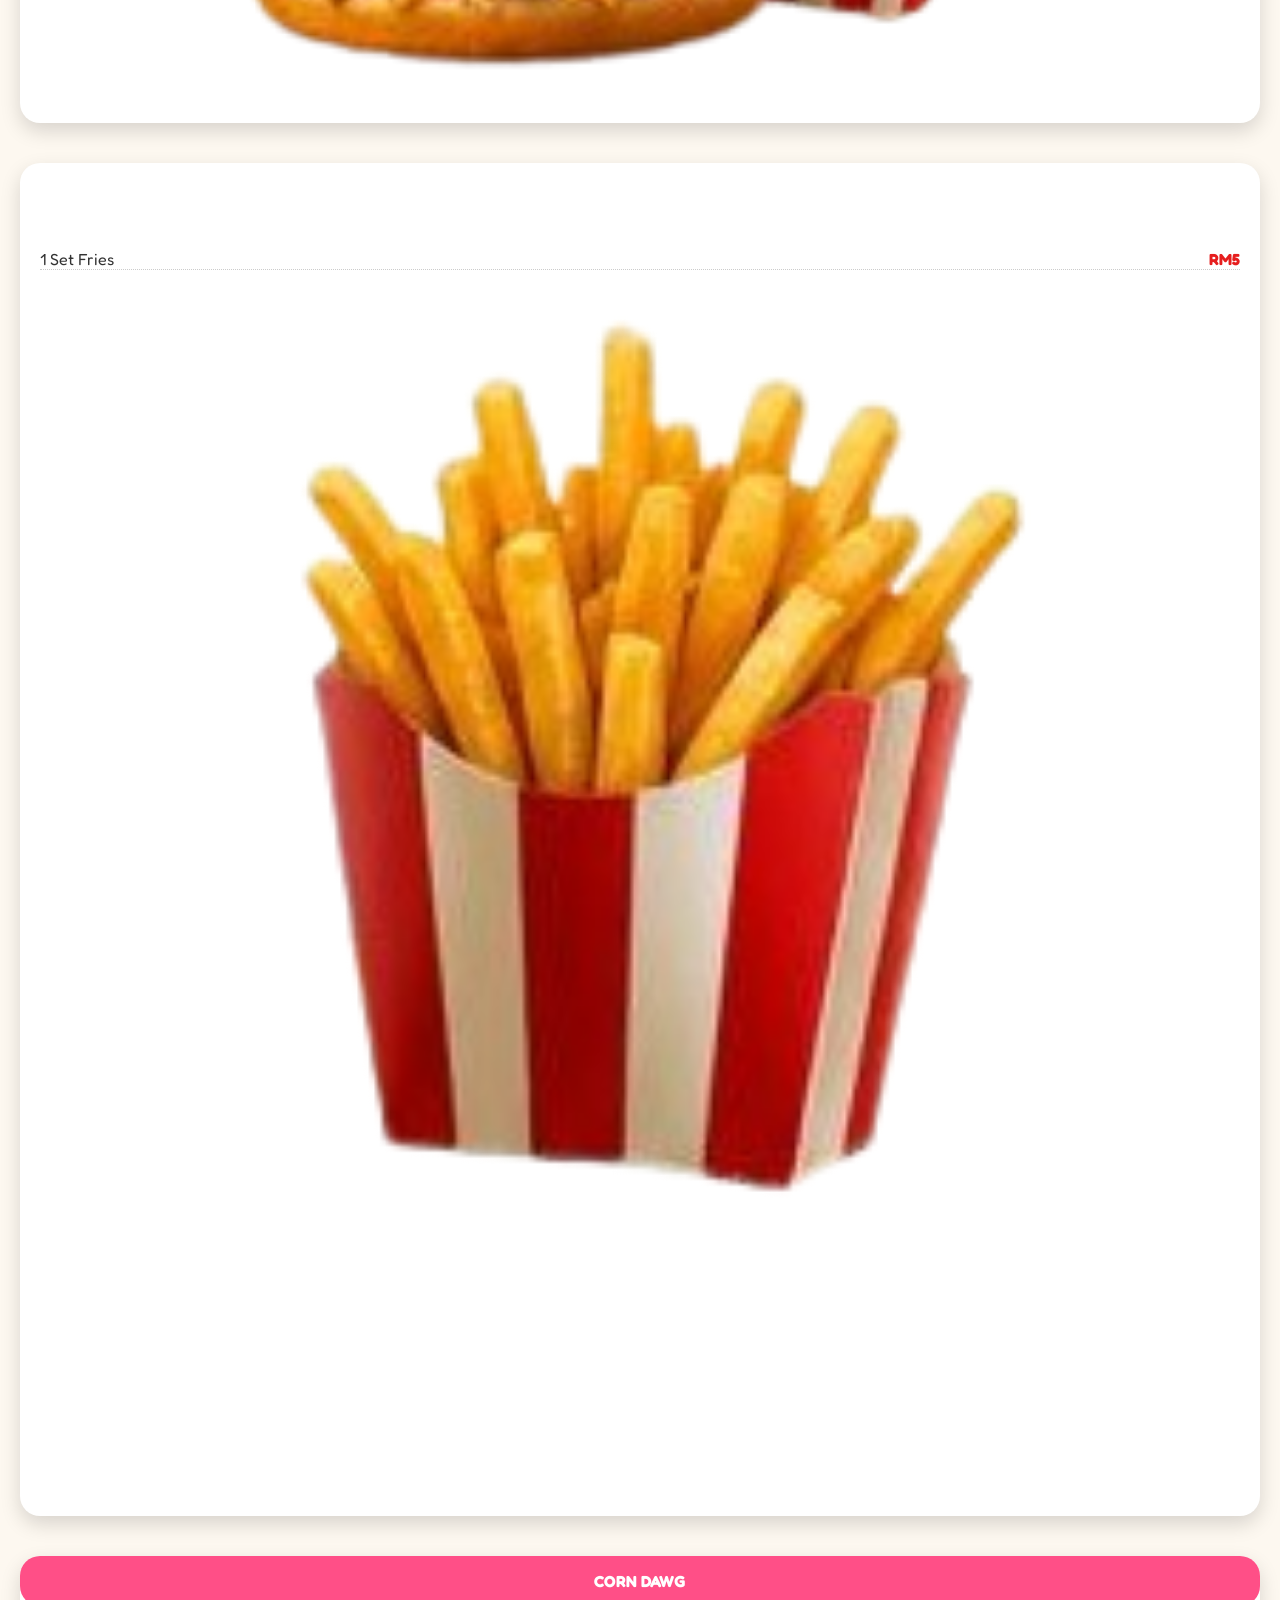
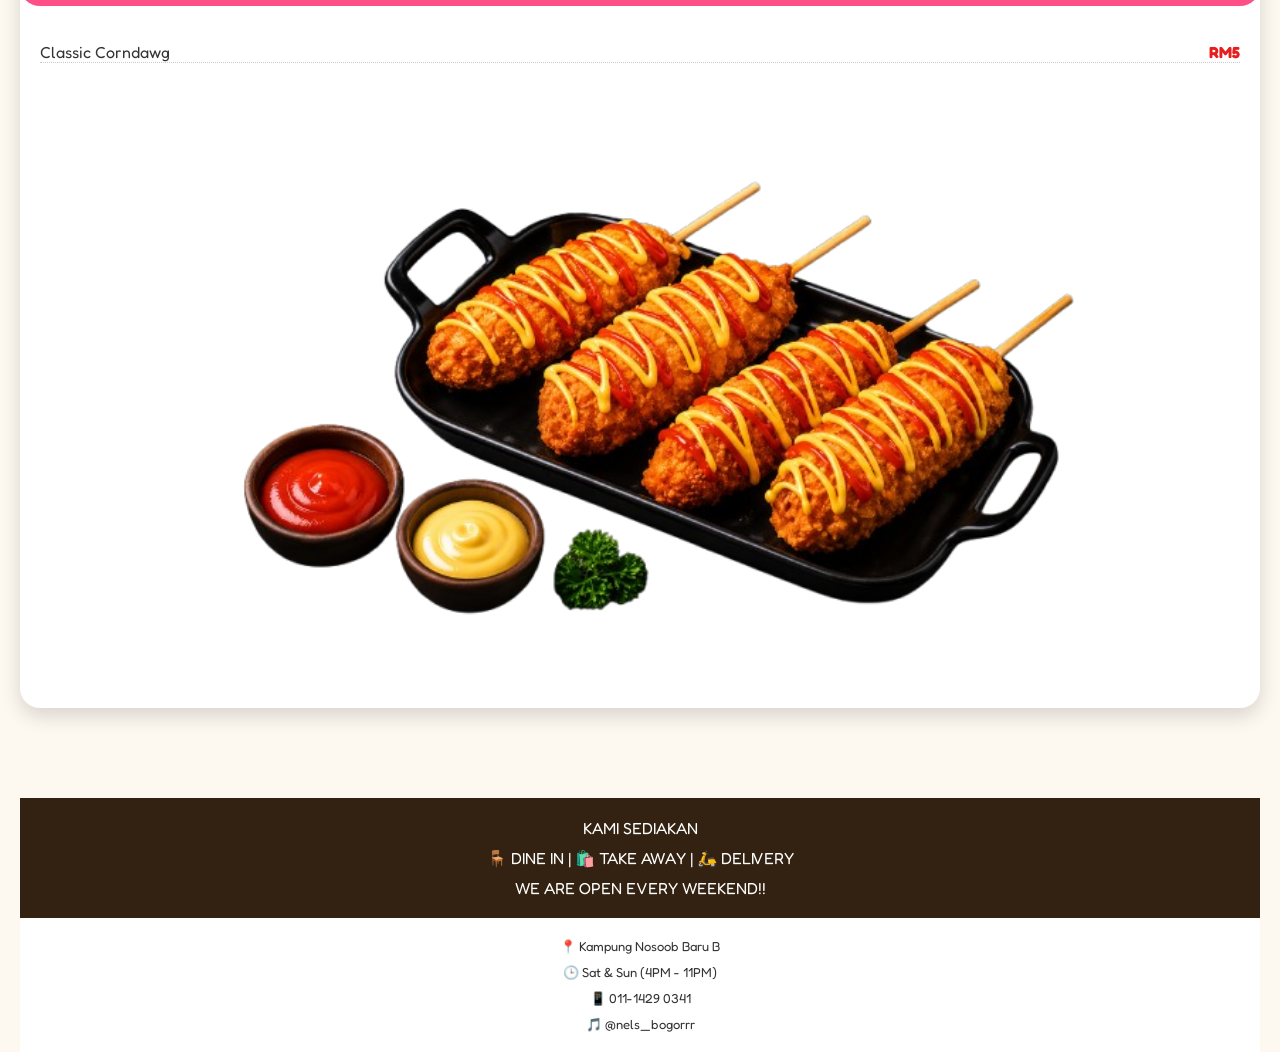
==== commit abc5f160: "Update index.html" ====
--- a/index.html
+++ b/index.html
@@ -8,28 +8,6 @@
     <!-- Google Fonts for that friendly rounded look -->
     <link href="https://fonts.googleapis.com/css2?family=Fredoka:wght@400;600;700&display=swap" rel="stylesheet">
 </head>
-    <!-- Order Section -->
-      <div id="orderPopup" class="popup">
-  <div class="popup-content">
-
-    <span class="close" onclick="closeOrderForm()">×</span>
-
-    <h2>🍔 Order Form</h2>
-
-    <input id="name" placeholder="Nama">
-    <input id="phone" placeholder="No Telefon">
-
-    <select id="item">
-      <option value="Burger Ayam - RM8">Burger Ayam - RM8</option>
-      <option value="Fries - RM5">Fries - RM5</option>
-      <option value="Burger + Fries - RM12">Burger + Fries - RM12</option>
-    </select>
-
-    <input id="address" placeholder="Alamat">
-
-    <button onclick="sendWhatsApp()">CONFIRM ORDER</button>
-
-  </div>
 <body>
 
     <!-- Header Navigation -->
